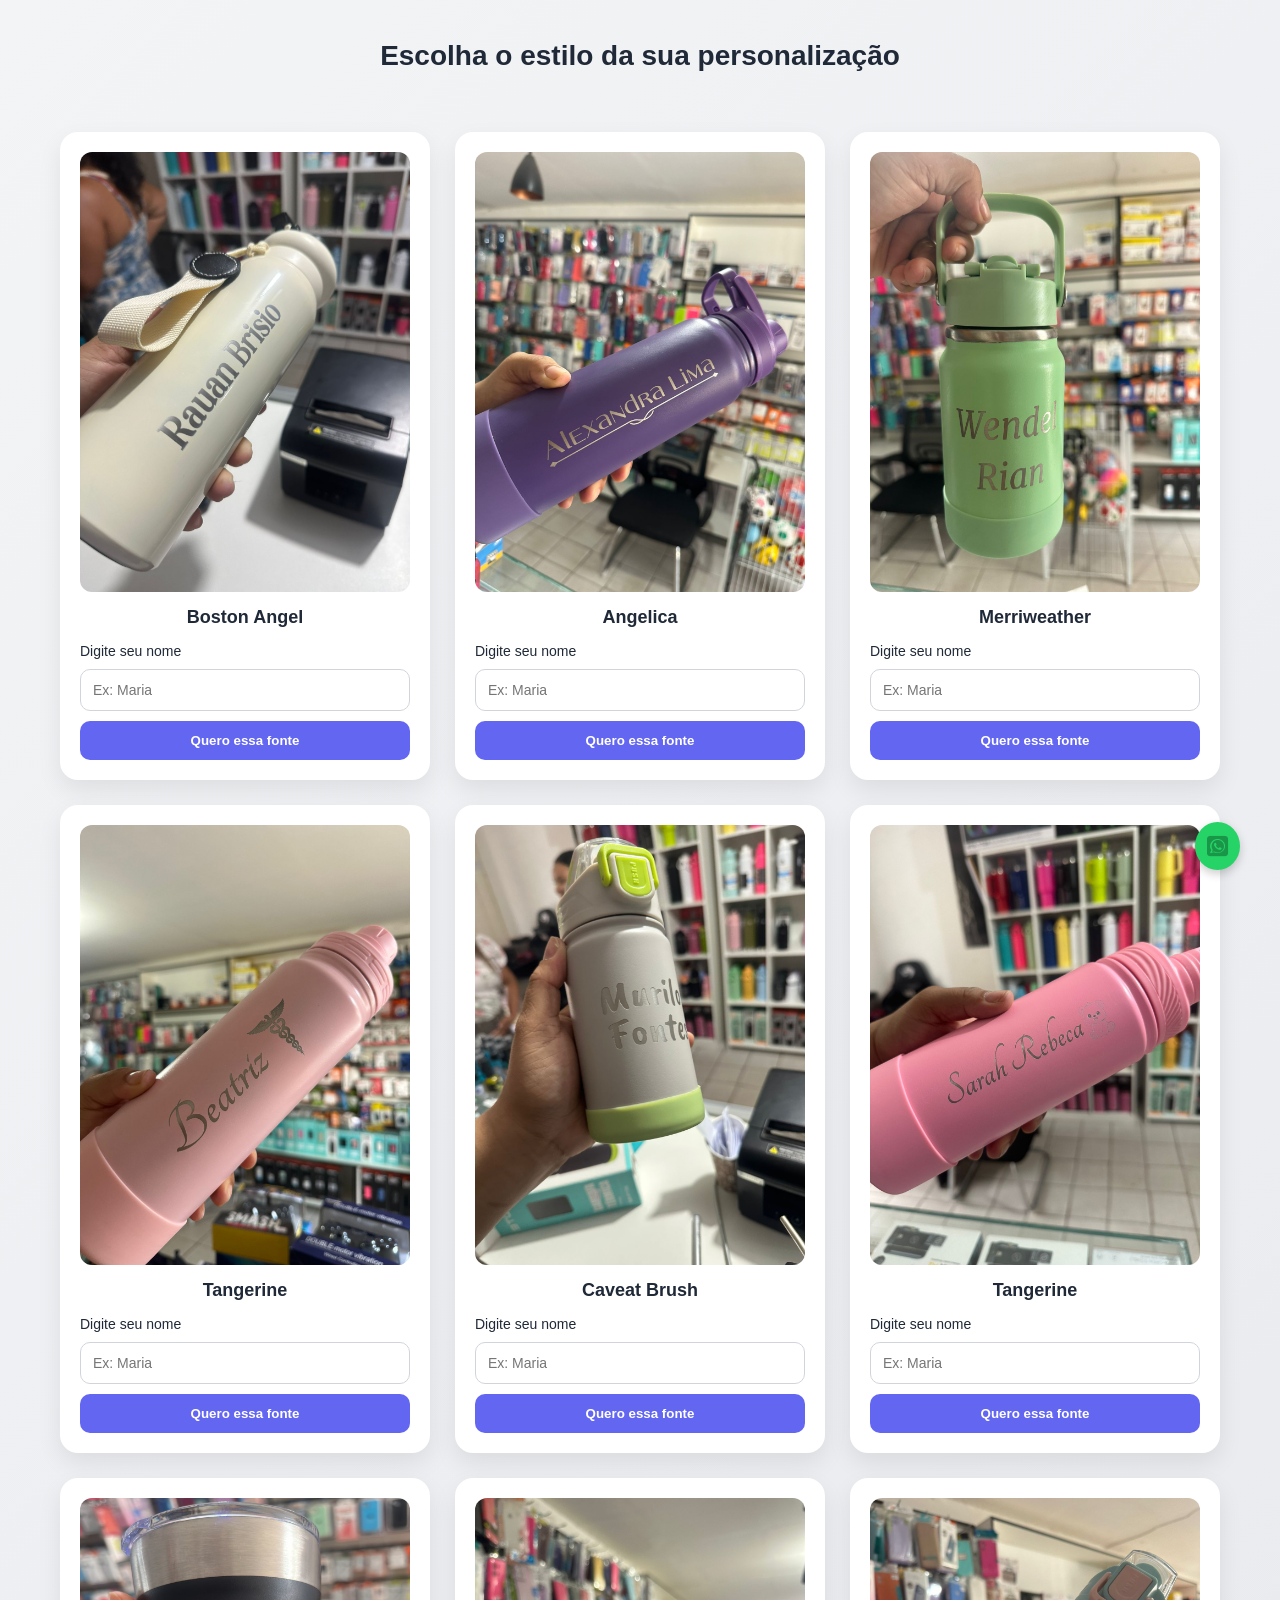
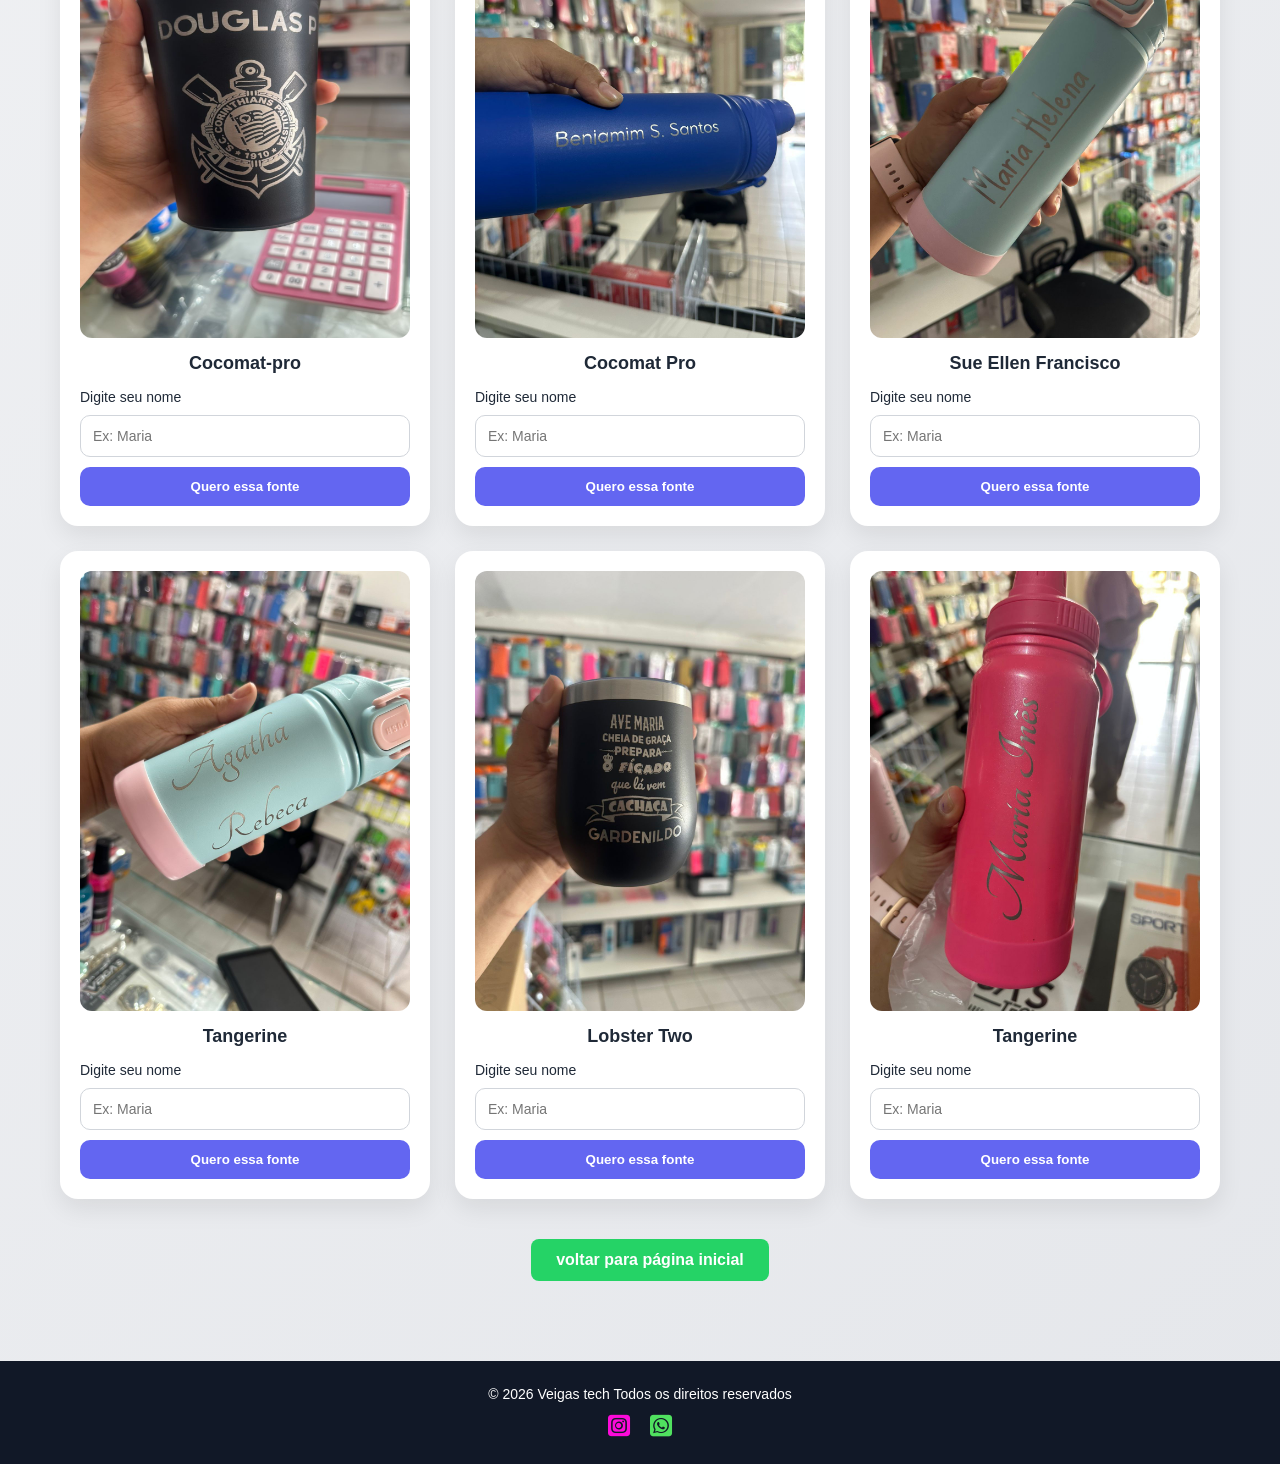
==== pagina2.html @ b4acaf5f "criaçao dos botoes de ver mais e voltar a pagina inicial, e criaçao de uma segunda pagina que em seg" ====
<!DOCTYPE html>
<html lang="pt-br">

<head>
    <meta charset="UTF-8">
    <meta name="viewport" content="width=device-width, initial-scale=1.0">
    <title>Garafas personalizadas</title>
    <link rel="stylesheet" href="style.css">
   <link rel="stylesheet" href="https://cdnjs.cloudflare.com/ajax/libs/font-awesome/6.5.0/css/all.min.css"> 

</head>

<body>

    <header>
        <h1>Escolha o estilo da sua personalização</h1>
    </header>

    <main class="container">
        <article class="card">
            <img src="img/modelo001.jpeg" alt="Exemplo da fonte Lobster Two">
            <h3>Boston Angel</h3>
            <form>
                <label for="boston-angel">Digite seu nome</label>
                <input class="fontes" type="text" id="boston-angel" name="nome" placeholder="Ex: Maria" required>

                <button class="escolher-fonte" type="button">
                    Quero essa fonte
                </button>
            </form>
        </article>

        <article class="card">
            <img src="img/modelo003.jpeg" alt="Exemplo da fonte ">
            <h3>Angelica</h3>
            <form>
                <label for="angelica">Digite seu nome</label>
                <input class="fontes" type="text" id="angelica" name="nome" placeholder="Ex: Maria" required>

                <button class="escolher-fonte" type="button">
                    Quero essa fonte
                </button>
            </form>
        </article>

        <article class="card">
            <img src="img/modelo004.jpeg" alt="Exemplo da fonte ">
            <h3>Merriweather</h3>
            <form>
                <label for="nome-merriweather">Digite seu nome</label>
                <input class="fontes" type="text" id="nome-merriweather" name="nome" placeholder="Ex: Maria" required>

                <button class="escolher-fonte" type="button">
                    Quero essa fonte
                </button>
            </form>
        </article>

        <article class="card">
            <img src="img/modelo005.jpeg" alt="Exemplo da fonte">
            <h3>Tangerine</h3>
            <form>
                <label for="tangerine-1">Digite seu nome</label>
                <input class="fontes" type="text" id="tangerine-1" name="nome" placeholder="Ex: Maria" required>

                <button class="escolher-fonte" type="button">
                    Quero essa fonte
                </button>
            </form>
        </article>

        <article class="card">
            <img src="img/modelo006.jpeg" alt="Exemplo da fonte ">
            <h3>Caveat Brush</h3>
            <form>
                <label for="caveat-brush">Digite seu nome</label>
                <input class="fontes" type="text" id="caveat-brush" name="nome" placeholder="Ex: Maria" required>

                <button class="escolher-fonte" type="button">
                    Quero essa fonte
                </button>
            </form>
        </article>

        <article class="card">
            <img src="img/modelo007.jpeg" alt="Exemplo da fonte ">
            <h3>Tangerine</h3>
            <form>
                <label for="tangerine-2">Digite seu nome</label>
                <input class="fontes" type="text" id="tangerine-2" name="nome" placeholder="Ex: Maria" required>

                <button class="escolher-fonte" type="button">
                    Quero essa fonte
                </button>
            </form>
        </article>

        <article class="card">
            <img src="img/modelo008.jpeg" alt="Exemplo da fonte ">
            <h3>Cocomat-pro</h3>
            <form>
                <label for="cocomat-pro">Digite seu nome</label>
                <input class="fontes" type="text" id="cocomat-pro" name="nome" placeholder="Ex: Maria" required>

                <button class="escolher-fonte" type="button">
                    Quero essa fonte
                </button>
            </form>
        </article>


        <article class="card">
            <img src="img/modelo011.jpeg" alt="Exemplo da fonte ">
            <h3>Cocomat Pro</h3>
            <form>
                <label for="cocomat-pro-2">Digite seu nome</label>
                <input class="fontes" type="text" id="cocomat-pro-2" name="nome" placeholder="Ex: Maria" required>

                <button class="escolher-fonte" type="button">
                    Quero essa fonte
                </button>
            </form>
        </article>

        <article class="card">
            <img src="img/modelo013.jpeg" alt="Exemplo da fonte Lobster Two">
            <h3>Sue Ellen Francisco</h3>
            <form>
                <label for="sue-ellen-francisco">Digite seu nome</label>
                <input class="fontes" type="text" id="sue-ellen-francisco" name="nome" placeholder="Ex: Maria" required>

                <button class="escolher-fonte" type="button">
                    Quero essa fonte
                </button>
            </form>
        </article>

<article class="card">
            <img src="img/modelo010.jpeg" alt="Exemplo da fonte Lobster Two">
            <h3>Tangerine</h3>
            <form>
                <label for="tangerine-3">Digite seu nome</label>
                <input class="fontes" type="text" id="tangerine-3" name="nome" placeholder="Ex: Maria" required>

                <button class="escolher-fonte" type="button">
                    Quero essa fonte
                </button>
            </form>
        </article>

        <article class="card">
            <img src="img/modelo012.jpeg" alt="Exemplo da fonte Lobster Two">
            <h3>Lobster Two</h3>
            <form>
                <label for="nome-lobster">Digite seu nome</label>
                <input class="fontes" type="text" id="nome-lobster" name="nome" placeholder="Ex: Maria" required>

                <button class="escolher-fonte" type="button">
                    Quero essa fonte
                </button>
            </form>
        </article>

        <article class="card">
            <img src="img/modelo009.jpeg" alt="Exemplo da fonte Lobster Two">
            <h3>Tangerine</h3>
            <form>
                <label for="tangerine-4">Digite seu nome</label>
                <input class="fontes" type="text" id="tangerine-4" name="nome" placeholder="Ex: Maria" required>

                <button class="escolher-fonte" type="button">
                    Quero essa fonte
                </button>
                 
            </form>
        </article>
        
        
<div class="botao-fixo">
    
    <a href="https://wa.me/5589999742605"><i class="fa-brands fa-square-whatsapp"></i></a>
</div>

    </main>
  <div class=" navegacao">
            <a href="index.html">voltar para página inicial</a>
        </div>

    <section>
        <div class="resumo">
<ul class="lista">

</ul>
        </div>
        
    </section>
    <footer>
        <p class="copy">© 2026 Veigas tech Todos os direitos reservados</p>
        <div class="redes-sociais">
            <a href="https://instagram.com/veigas.tech"><i class="fa-brands fa-square-instagram"></i></a>
            <a href="https://wa.me/5589999742605" target="_blank"><i class="fa-brands fa-square-whatsapp"></i></a>
        </div>
    </footer>


    <script src="script.js"></script>

</body>

</html>
---- style.css ----
* {
    margin: 0;
    padding: 0;
    box-sizing: border-box;
}

/* Corpo */
body {
    font-family: 'Segoe UI', Tahoma, Geneva, Verdana, sans-serif;
    background: linear-gradient(135deg, #f3f4f6, #e5e7eb);
    color: #1f2937;
    min-height: 100vh;
    display: flex;
    flex-direction: column;
}

/* Header */
header {
    text-align: center;
    padding: 40px 20px;
}

header h1 {
    font-size: 28px;
    font-weight: 600;
}

/* Container dos cards */
.container {
    width: 100%;
    max-width: 1200px;
    margin: 0 auto;
    padding: 20px;

    display: grid;
    grid-template-columns: repeat(auto-fit, minmax(280px, 1fr));
    gap: 25px;
}

/* Card */
.card {
    background: #ffffff;
    border-radius: 18px;
    padding: 20px;
    box-shadow: 0 10px 25px rgba(0, 0, 0, 0.08);
    transition: 0.3s ease;
    display: flex;
    flex-direction: column;
    align-items: center;
}

.card:hover {
    transform: translateY(-6px);
    box-shadow: 0 15px 35px rgba(0, 0, 0, 0.12);
}

/* Imagem */
.card img {
    width: 100%;
    border-radius: 12px;
    margin-bottom: 15px;
}

/* Título */
.card h3 {
    margin-bottom: 15px;
    font-size: 18px;
    font-weight: 600;
}

/* Form */
form {
    width: 100%;
    display: flex;
    flex-direction: column;
    gap: 10px;
}

/* Label */
form label {
    font-size: 14px;
    font-weight: 500;
}

/* Input */
form input {
    padding: 12px;
    border-radius: 10px;
    border: 1px solid #d1d5db;
    outline: none;
    font-size: 14px;
    transition: 0.3s ease;
}

form input:focus {
    border-color: #6366f1;
    box-shadow: 0 0 0 3px rgba(99, 102, 241, 0.2);
}

/* Botão */
form button {
    padding: 12px;
    border-radius: 10px;
    border: none;
    background: #6366f1;
    color: white;
    font-weight: 600;
    cursor: pointer;
    transition: 0.3s ease;
}
.lista li {
    display: flex;
    align-items: center;
    gap: 8px; /* controla a distância entre texto e botão */
    background: #f9fafb;
    padding: 10px 15px;
    margin-bottom: 10px;
    border-radius: 8px;
}

.lista li span {
  
    font-size: 14px;
    color: #000000;
}


/*botao de remover*/
.btn-remover {
    background-color: #f3040497;
    color: white;
    border: none;

    width: 28px;
    height: 28px;

    cursor: pointer;
    border-radius: 50%;

    display: flex;
    align-items: center;
    justify-content: center;

    font-size: 14px;
    font-weight: bold;

    transition: 0.2s;
}

form button:hover {
    background: #4f46e5;
    transform: scale(1.02);
}

/* Resumo */
section {
    padding: 30px 20px;
}

.resumo {
    max-width: 1200px;
    margin: 0 auto;
}

/* Footer */

  

footer {
    margin-top: auto;
    padding: 25px 15px;
    background: #111827;
    color: white;
    font-size: 14px;

    display: flex;
    flex-direction: column;
    align-items: center;
    gap: 12px;
}

.copy {
    text-align: center;
}

.redes-sociais {
    display: flex;
    gap: 20px;
}


.fa-square-instagram{
    color: #FC0AD9;
    font-size: 25px;
}

.fa-square-whatsapp{
    color: #50E15F;
    font-size: 25px;
}

.extra {
    text-align: center;
    margin: 40px 20px;
}

.extra p {
    margin-bottom: 10px;
    font-size: 16px;
}

.extra a {
    display: inline-block;
    background: #25d366;
    color: white;
    padding: 12px 20px;
    border-radius: 10px;
    text-decoration: none;
    font-weight: bold;
    transition: 0.3s;
}

.extra a:hover {
    transform: scale(1.05);
}

/*botao do whatssap fixo*/
.botao-fixo {
    position: fixed;
    bottom: 30px;
    right: 40px;
    z-index: 1000;
}

.botao-fixo a {
    background-color: #25d366;
    padding: 12px;
    border-radius: 50%;
    display: flex;
    align-items: center;
    justify-content: center;
    text-decoration: none;
    box-shadow: 0 4px 10px rgba(0,0,0,0.2);
}

.botao-fixo i {
    color: rgba(0, 0, 0, 0.29);
    font-size: 24px;
}

/*botoes de ver mais e de voltar*/
.navegacao  {
   
    display: flex;
    justify-content: flex-start;
    max-width: 1200px;
    margin: 20px auto;
    padding-left: 20px; /* dá espaço da borda esquerda */
}


.navegacao a {
    background-color: #25D366; /* verde estilo WhatsApp */
    color: white;
    padding: 12px 25px;
    border-radius: 8px;
    text-decoration: none;
    font-weight: bold;
    transition: 0.3s;
}

.navegacao a:hover {
    background-color: #1ebe5d;
    transform: scale(1.05);
}

.ver-mais {
    display: flex;
    justify-content: flex-start;
    max-width: 1200px;
    margin: 20px auto;
    padding-left: 20px; /* dá espaço da borda esquerda */
}

.ver-mais a {
    background-color: #25D366;
    color: white;
    padding: 12px 25px;
    border-radius: 8px;
    text-decoration: none;
    font-weight: bold;
    transition: 0.3s;
}

.ver-mais a:hover {
    background-color: #1ebe5d;
    transform: scale(1.05);
}


@media (max-width: 480px) {
    .botao-fixo a {
        padding: 10px;
    }

    .botao-fixo i {
        font-size: 24px;
        bottom: 60px;
    }

    .ver-mais {
        justify-content: center;
    }
}
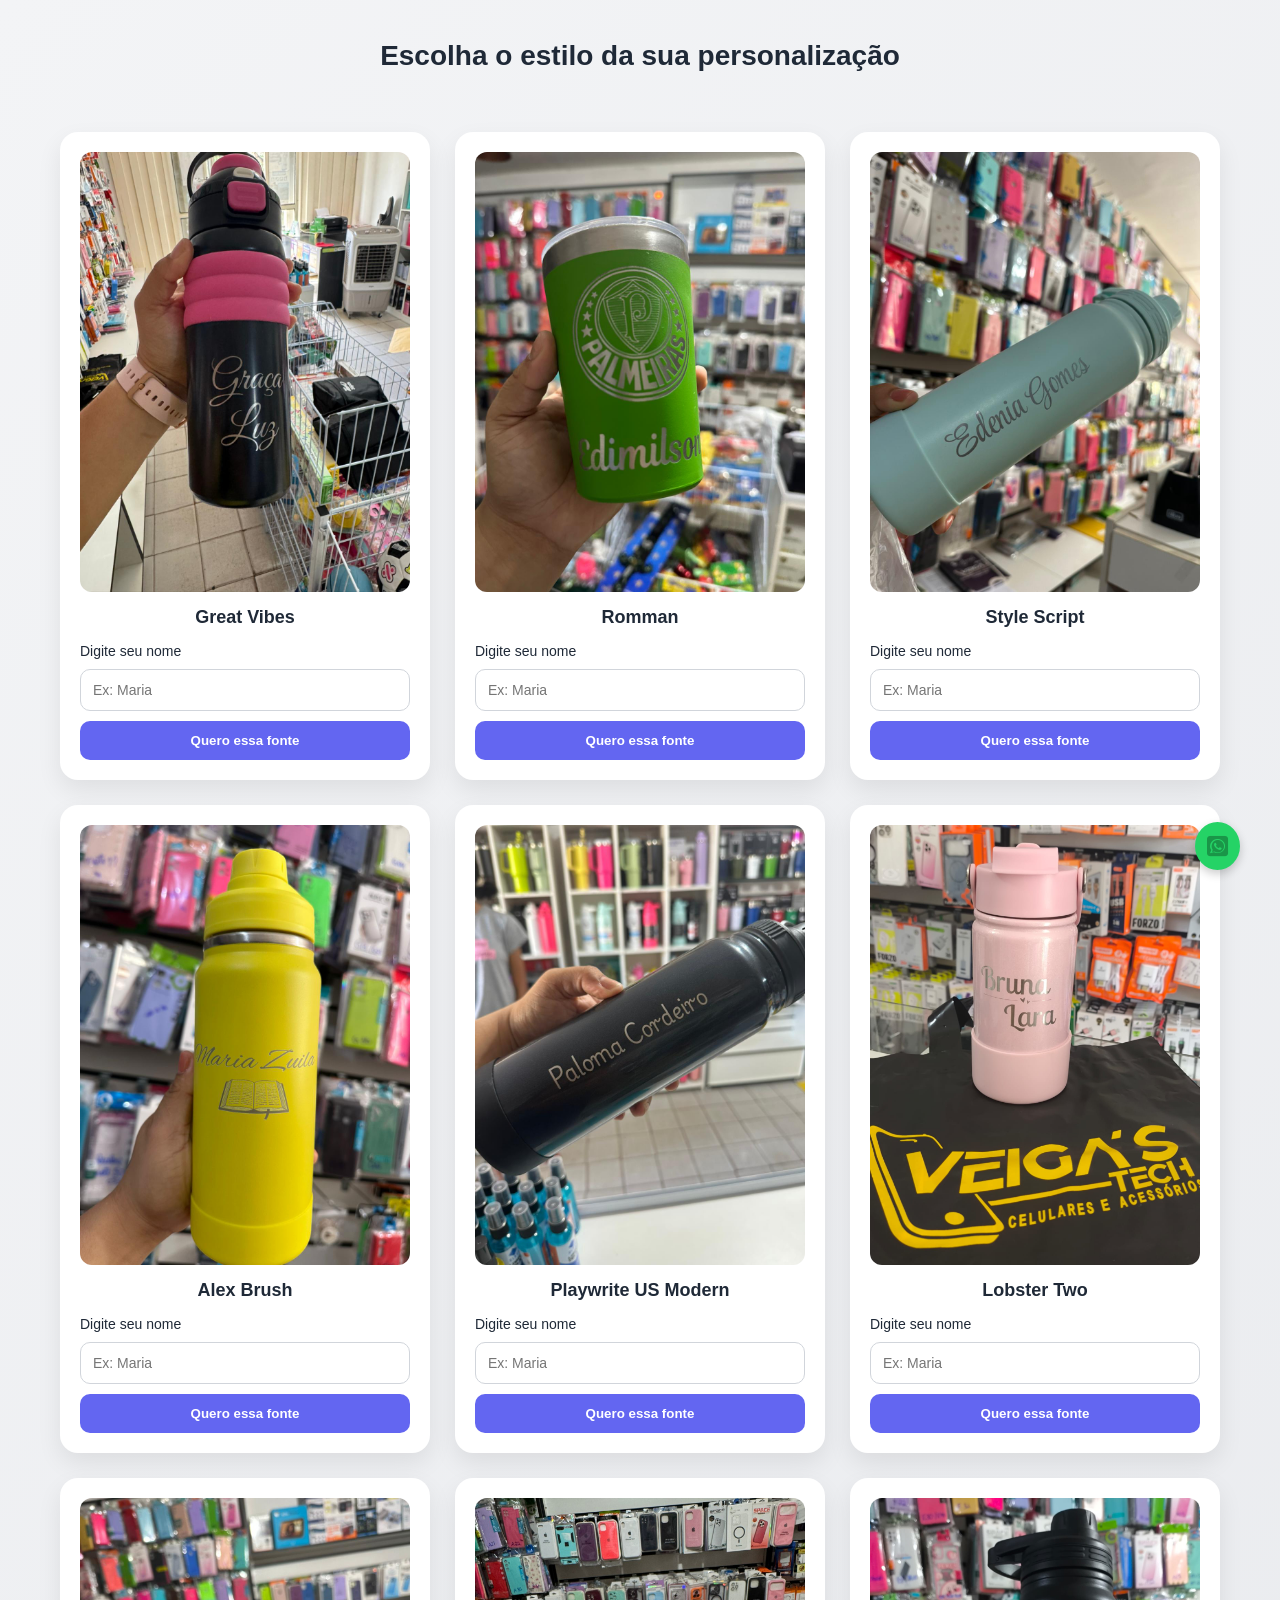
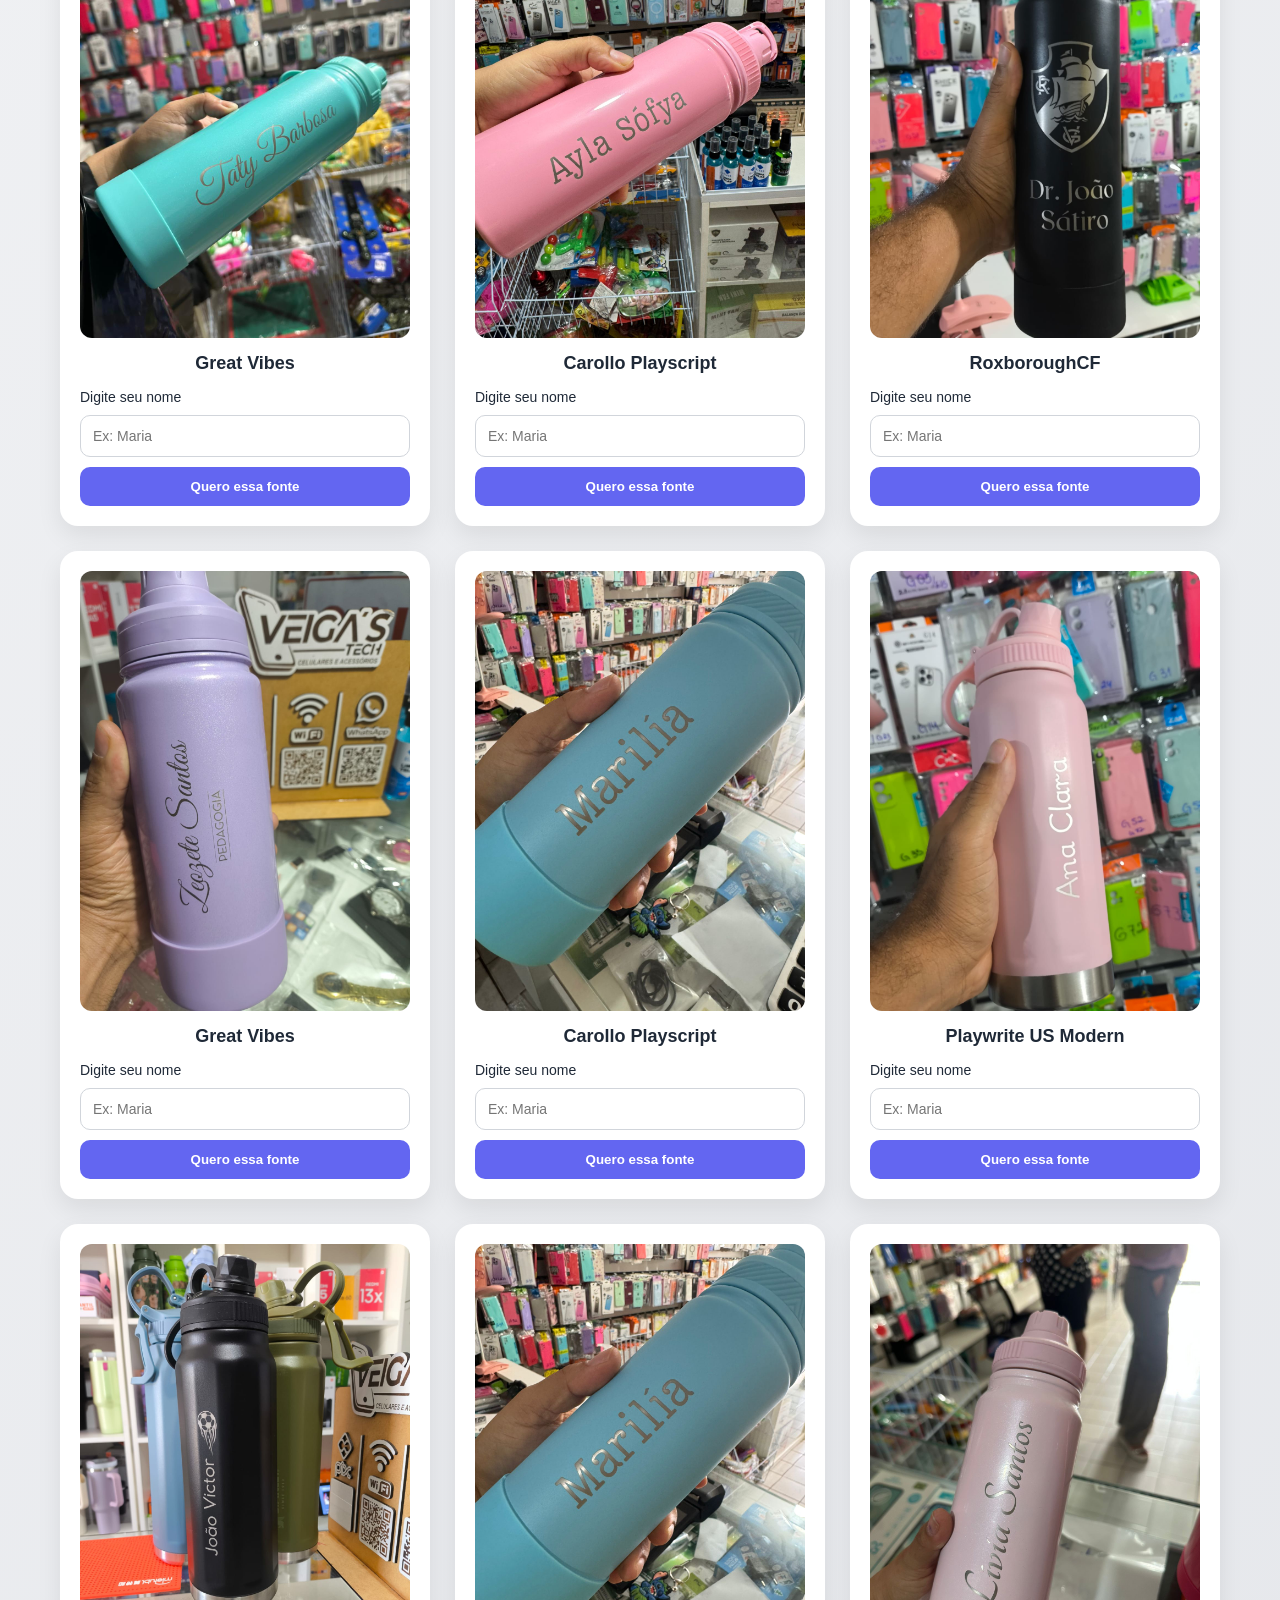
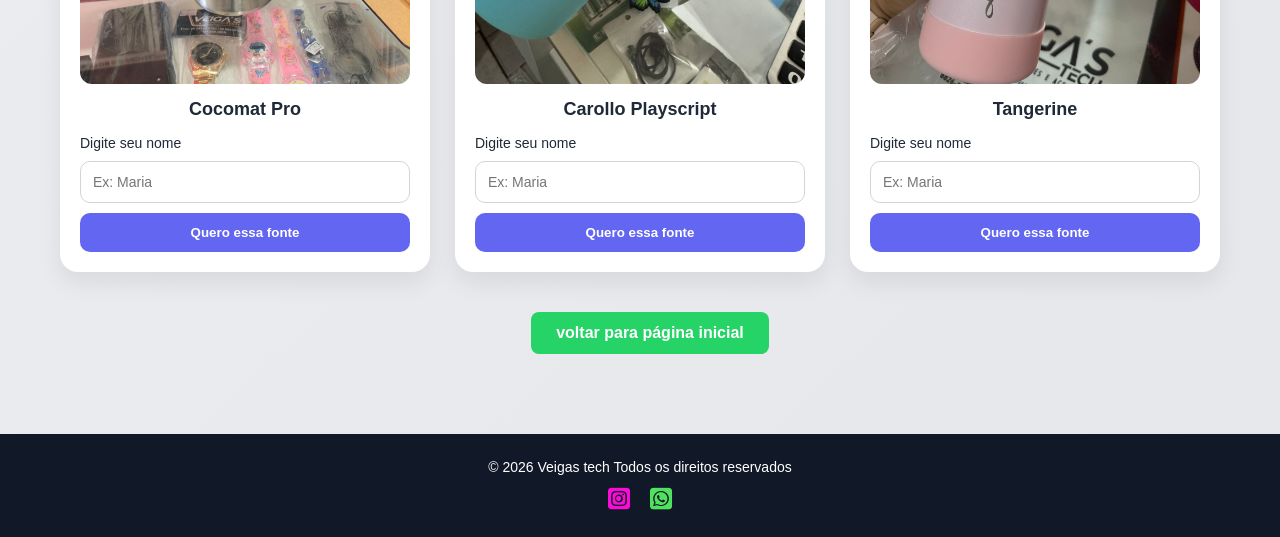
==== commit eb5b8997: "adicionado novas imagens na segunda pagina, exclusao dos ids desnecessariosadicionado o numero que r" ====
--- a/pagina2.html
+++ b/pagina2.html
@@ -18,155 +18,198 @@
 
     <main class="container">
         <article class="card">
-            <img src="img/modelo001.jpeg" alt="Exemplo da fonte Lobster Two">
-            <h3>Boston Angel</h3>
-            <form>
-                <label for="boston-angel">Digite seu nome</label>
-                <input class="fontes" type="text" id="boston-angel" name="nome" placeholder="Ex: Maria" required>
-
-                <button class="escolher-fonte" type="button">
-                    Quero essa fonte
-                </button>
-            </form>
-        </article>
-
-        <article class="card">
-            <img src="img/modelo003.jpeg" alt="Exemplo da fonte ">
-            <h3>Angelica</h3>
-            <form>
-                <label for="angelica">Digite seu nome</label>
-                <input class="fontes" type="text" id="angelica" name="nome" placeholder="Ex: Maria" required>
-
-                <button class="escolher-fonte" type="button">
-                    Quero essa fonte
-                </button>
-            </form>
-        </article>
-
-        <article class="card">
-            <img src="img/modelo004.jpeg" alt="Exemplo da fonte ">
-            <h3>Merriweather</h3>
-            <form>
-                <label for="nome-merriweather">Digite seu nome</label>
-                <input class="fontes" type="text" id="nome-merriweather" name="nome" placeholder="Ex: Maria" required>
-
-                <button class="escolher-fonte" type="button">
-                    Quero essa fonte
-                </button>
-            </form>
-        </article>
-
-        <article class="card">
-            <img src="img/modelo005.jpeg" alt="Exemplo da fonte">
+            <img src="img/segundaPagina01.jpeg" alt="Exemplo da fonte Great Vibes">
+            <h3>Great Vibes</h3>
+            <form>
+                <label>Digite seu nome</label>
+                <input class="fontes" type="text" name="nome" placeholder="Ex: Maria" required>
+
+                <button class="escolher-fonte" type="button">
+                    Quero essa fonte
+                </button>
+            </form>
+        </article>
+
+        <article class="card">
+            <img src="img/segundaPagina02.jpeg" alt="Exemplo da fonte Romman">
+            <h3>Romman</h3>
+            <form>
+                <label>Digite seu nome</label>
+                <input class="fontes" type="text" name="nome" placeholder="Ex: Maria" required>
+
+                <button class="escolher-fonte" type="button">
+                    Quero essa fonte
+                </button>
+            </form>
+        </article>
+
+        <article class="card">
+            <img src="img/segundaPagina03.jpeg" alt="Exemplo da fonte Style Script">
+            <h3>Style Script</h3>
+            <form>
+                <label>Digite seu nome</label>
+                <input class="fontes" type="text" name="nome" placeholder="Ex: Maria" required>
+
+                <button class="escolher-fonte" type="button">
+                    Quero essa fonte
+                </button>
+            </form>
+        </article>
+
+        <article class="card">
+            <img src="img/segundaPagina04.jpeg" alt="Exemplo da fonte Alex Brush">
+            <h3>Alex Brush</h3>
+            <form>
+                <label>Digite seu nome</label>
+                <input class="fontes" type="text" name="nome" placeholder="Ex: Maria" required>
+
+                <button class="escolher-fonte" type="button">
+                    Quero essa fonte
+                </button>
+            </form>
+        </article>
+
+        <article class="card">
+            <img src="img/segundaPagina05.jpeg" alt="Exemplo da fonte Playwrite US Modern">
+            <h3>Playwrite US Modern</h3>
+            <form>
+                <label>Digite seu nome</label>
+                <input class="fontes" type="text" name="nome" placeholder="Ex: Maria" required>
+
+                <button class="escolher-fonte" type="button">
+                    Quero essa fonte
+                </button>
+            </form>
+        </article>
+
+        <article class="card">
+            <img src="img/segundaPagina14.jpeg" alt="Exemplo da fonte Lobster Two">
+            <h3>Lobster Two</h3>
+            <form>
+                <label>Digite seu nome</label>
+                <input class="fontes" type="text" name="nome" placeholder="Ex: Maria" required>
+
+                <button class="escolher-fonte" type="button">
+                    Quero essa fonte
+                </button>
+            </form>
+        </article>
+
+        <article class="card">
+            <img src="img/segundaPagina07.jpeg" alt="Exemplo da fonte Great Vibes">
+            <h3>Great Vibes</h3>
+            <form>
+                <label>Digite seu nome</label>
+                <input class="fontes" type="text" name="nome" placeholder="Ex: Maria" required>
+
+                <button class="escolher-fonte" type="button">
+                    Quero essa fonte
+                </button>
+            </form>
+        </article>
+
+        <article class="card">
+            <img src="img/segundaPagina12.jpeg" alt="Exemplo da fonte Carollo Playscript">
+            <h3>Carollo Playscript</h3>
+            <form>
+                <label>Digite seu nome</label>
+                <input class="fontes" type="text" name="nome" placeholder="Ex: Maria" required>
+
+                <button class="escolher-fonte" type="button">
+                    Quero essa fonte
+                </button>
+            </form>
+        </article>
+
+        <article class="card">
+            <img src="img/segundaPagina13.jpeg" alt="Exemplo da fonte RoxboroughCF">
+            <h3>RoxboroughCF</h3>
+            <form>
+                <label for="cocomat-pro-2">Digite seu nome</label>
+                <input class="fontes" type="text"  name="nome" placeholder="Ex: Maria" required>
+
+                <button class="escolher-fonte" type="button">
+                    Quero essa fonte
+                </button>
+            </form>
+        </article>
+
+        <article class="card">
+            <img src="img/segundaPagina19.jpeg" alt="Exemplo da fonte Great Vibes">
+            <h3>Great Vibes</h3>
+            <form>
+                <label for="sue-ellen-francisco">Digite seu nome</label>
+                <input class="fontes" type="text"  name="nome" placeholder="Ex: Maria" required>
+
+                <button class="escolher-fonte" type="button">
+                    Quero essa fonte
+                </button>
+            </form>
+        </article>
+
+<article class="card">
+            <img src="img/segundaPagina11.jpeg" alt="Exemplo da fonte Carollo Playscript">
+            <h3>Carollo Playscript</h3>
+            <form>
+                <label>Digite seu nome</label>
+                <input class="fontes" type="text" name="nome" placeholder="Ex: Maria" required>
+
+                <button class="escolher-fonte" type="button">
+                    Quero essa fonte
+                </button>
+            </form>
+        </article>
+
+        
+
+        <article class="card">
+            <img src="img/segundaPagina16.jpeg" alt="Exemplo da fonte Playwrite US Modern">
+            <h3>Playwrite US Modern</h3>
+            <form>
+                <label>Digite seu nome</label>
+                <input class="fontes" type="text" name="nome" placeholder="Ex: Maria" required>
+
+                <button class="escolher-fonte" type="button">
+                    Quero essa fonte
+                </button>
+                 
+            </form>
+        </article>
+        
+        <article class="card">
+            <img src="img/segundaPagina18.jpeg" alt="Exemplo da fonte Cocomat Pro">
+            <h3>Cocomat Pro</h3>
+            <form>
+                <label>Digite seu nome</label>
+                <input class="fontes" type="text" name="nome" placeholder="Ex: Maria" required>
+
+                <button class="escolher-fonte" type="button">
+                    Quero essa fonte
+                </button>
+                 
+            </form>
+        </article>
+        
+        <article class="card">
+            <img src="img/segundaPagina11.jpeg" alt="Exemplo da fonte Carollo Playscript">
+            <h3>Carollo Playscript</h3>
+            <form>
+                <label for="carollo-playscript">Digite seu nome</label>
+                <input class="fontes" type="text" name="nome" placeholder="Ex: Maria" required>
+
+                <button class="escolher-fonte" type="button">
+                    Quero essa fonte
+                </button>
+                 
+            </form>
+        </article>
+        
+        <article class="card">
+            <img src="img/segundaPagina09.jpeg" alt="Exemplo da fonte Tangerine">
             <h3>Tangerine</h3>
             <form>
-                <label for="tangerine-1">Digite seu nome</label>
-                <input class="fontes" type="text" id="tangerine-1" name="nome" placeholder="Ex: Maria" required>
-
-                <button class="escolher-fonte" type="button">
-                    Quero essa fonte
-                </button>
-            </form>
-        </article>
-
-        <article class="card">
-            <img src="img/modelo006.jpeg" alt="Exemplo da fonte ">
-            <h3>Caveat Brush</h3>
-            <form>
-                <label for="caveat-brush">Digite seu nome</label>
-                <input class="fontes" type="text" id="caveat-brush" name="nome" placeholder="Ex: Maria" required>
-
-                <button class="escolher-fonte" type="button">
-                    Quero essa fonte
-                </button>
-            </form>
-        </article>
-
-        <article class="card">
-            <img src="img/modelo007.jpeg" alt="Exemplo da fonte ">
-            <h3>Tangerine</h3>
-            <form>
-                <label for="tangerine-2">Digite seu nome</label>
-                <input class="fontes" type="text" id="tangerine-2" name="nome" placeholder="Ex: Maria" required>
-
-                <button class="escolher-fonte" type="button">
-                    Quero essa fonte
-                </button>
-            </form>
-        </article>
-
-        <article class="card">
-            <img src="img/modelo008.jpeg" alt="Exemplo da fonte ">
-            <h3>Cocomat-pro</h3>
-            <form>
-                <label for="cocomat-pro">Digite seu nome</label>
-                <input class="fontes" type="text" id="cocomat-pro" name="nome" placeholder="Ex: Maria" required>
-
-                <button class="escolher-fonte" type="button">
-                    Quero essa fonte
-                </button>
-            </form>
-        </article>
-
-
-        <article class="card">
-            <img src="img/modelo011.jpeg" alt="Exemplo da fonte ">
-            <h3>Cocomat Pro</h3>
-            <form>
-                <label for="cocomat-pro-2">Digite seu nome</label>
-                <input class="fontes" type="text" id="cocomat-pro-2" name="nome" placeholder="Ex: Maria" required>
-
-                <button class="escolher-fonte" type="button">
-                    Quero essa fonte
-                </button>
-            </form>
-        </article>
-
-        <article class="card">
-            <img src="img/modelo013.jpeg" alt="Exemplo da fonte Lobster Two">
-            <h3>Sue Ellen Francisco</h3>
-            <form>
-                <label for="sue-ellen-francisco">Digite seu nome</label>
-                <input class="fontes" type="text" id="sue-ellen-francisco" name="nome" placeholder="Ex: Maria" required>
-
-                <button class="escolher-fonte" type="button">
-                    Quero essa fonte
-                </button>
-            </form>
-        </article>
-
-<article class="card">
-            <img src="img/modelo010.jpeg" alt="Exemplo da fonte Lobster Two">
-            <h3>Tangerine</h3>
-            <form>
-                <label for="tangerine-3">Digite seu nome</label>
-                <input class="fontes" type="text" id="tangerine-3" name="nome" placeholder="Ex: Maria" required>
-
-                <button class="escolher-fonte" type="button">
-                    Quero essa fonte
-                </button>
-            </form>
-        </article>
-
-        <article class="card">
-            <img src="img/modelo012.jpeg" alt="Exemplo da fonte Lobster Two">
-            <h3>Lobster Two</h3>
-            <form>
-                <label for="nome-lobster">Digite seu nome</label>
-                <input class="fontes" type="text" id="nome-lobster" name="nome" placeholder="Ex: Maria" required>
-
-                <button class="escolher-fonte" type="button">
-                    Quero essa fonte
-                </button>
-            </form>
-        </article>
-
-        <article class="card">
-            <img src="img/modelo009.jpeg" alt="Exemplo da fonte Lobster Two">
-            <h3>Tangerine</h3>
-            <form>
-                <label for="tangerine-4">Digite seu nome</label>
-                <input class="fontes" type="text" id="tangerine-4" name="nome" placeholder="Ex: Maria" required>
+                <label>Digite seu nome</label>
+                <input class="fontes" type="text" name="nome" placeholder="Ex: Maria" required>
 
                 <button class="escolher-fonte" type="button">
                     Quero essa fonte
@@ -178,7 +221,7 @@
         
 <div class="botao-fixo">
     
-    <a href="https://wa.me/5589999742605"><i class="fa-brands fa-square-whatsapp"></i></a>
+    <a href="https://wa.me/5589988265400" target="_blank"><i class="fa-brands fa-square-whatsapp"></i></a>
 </div>
 
     </main>
@@ -197,8 +240,8 @@
     <footer>
         <p class="copy">© 2026 Veigas tech Todos os direitos reservados</p>
         <div class="redes-sociais">
-            <a href="https://instagram.com/veigas.tech"><i class="fa-brands fa-square-instagram"></i></a>
-            <a href="https://wa.me/5589999742605" target="_blank"><i class="fa-brands fa-square-whatsapp"></i></a>
+            <a href="https://instagram.com/veigas.tech" target="_blank"><i class="fa-brands fa-square-instagram"></i></a>
+            <a href="https://wa.me/5589988265400" target="_blank"><i class="fa-brands fa-square-whatsapp"></i></a>
         </div>
     </footer>
 
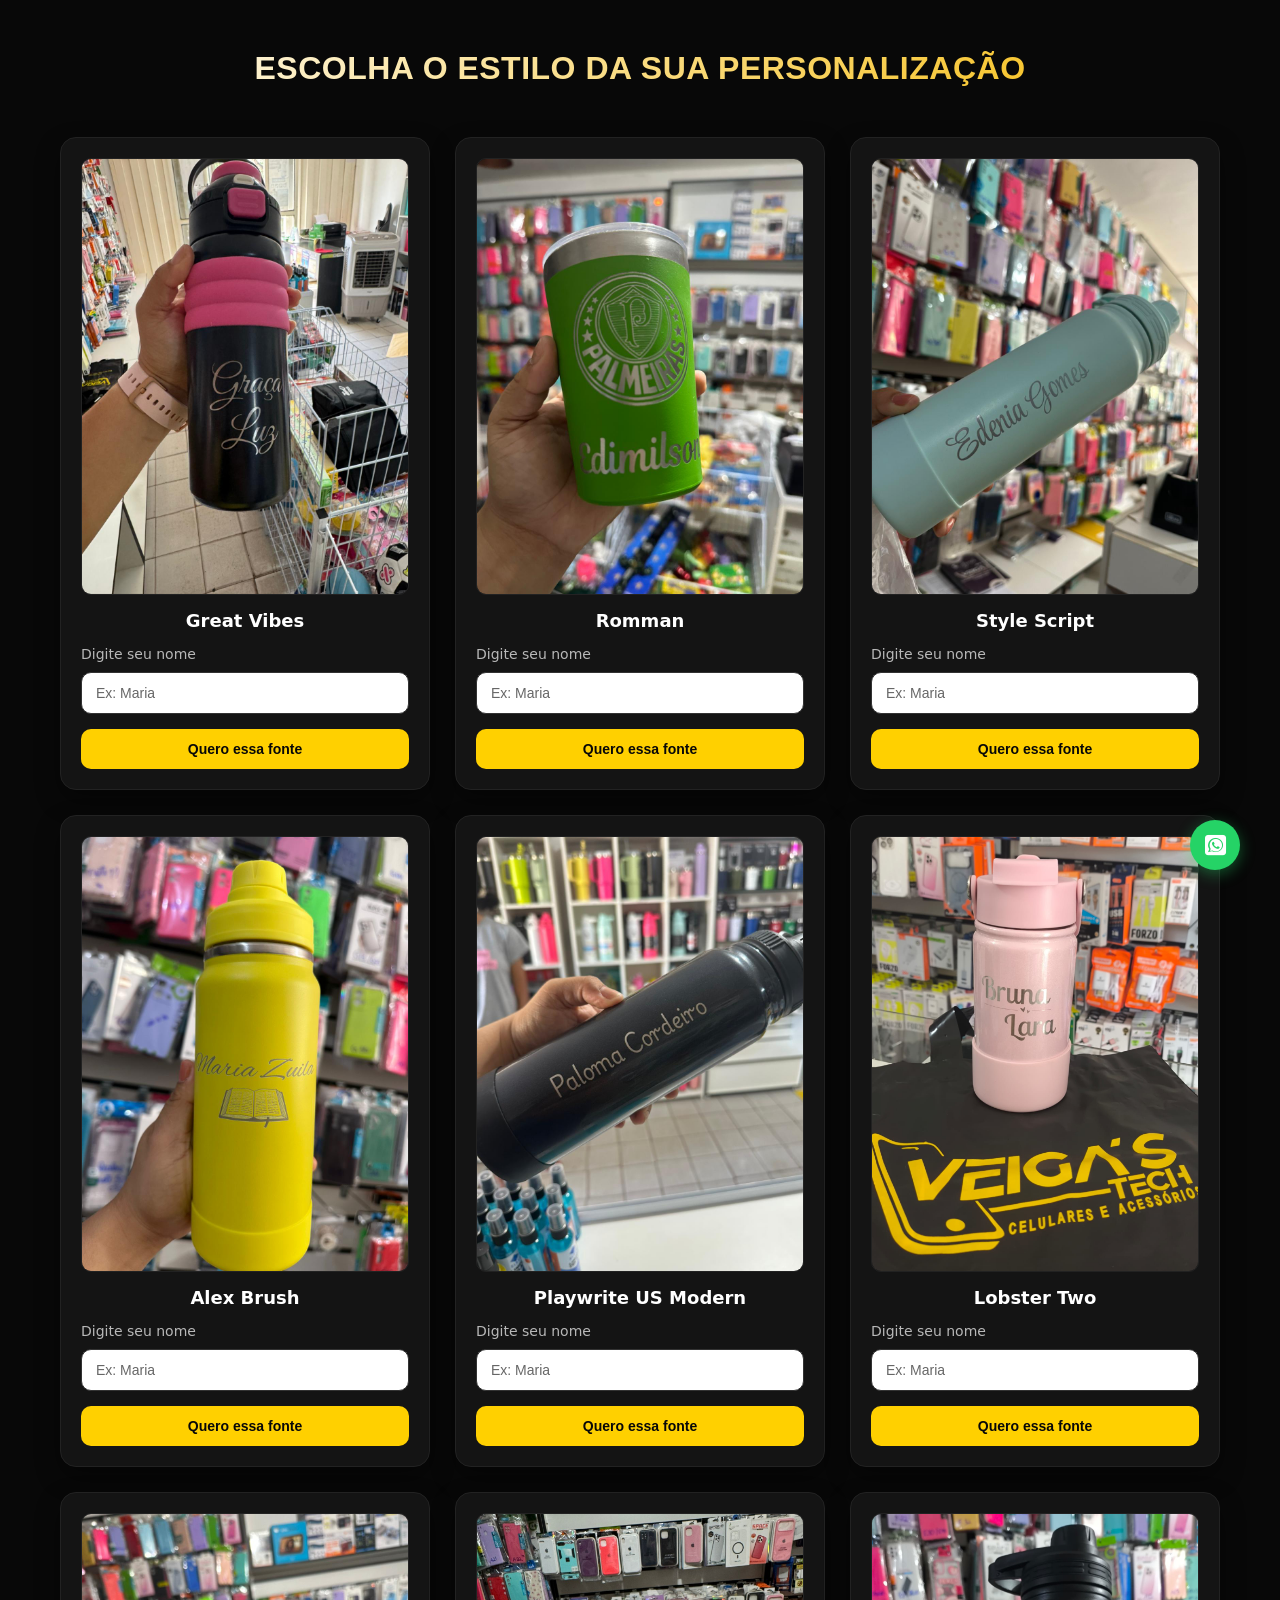
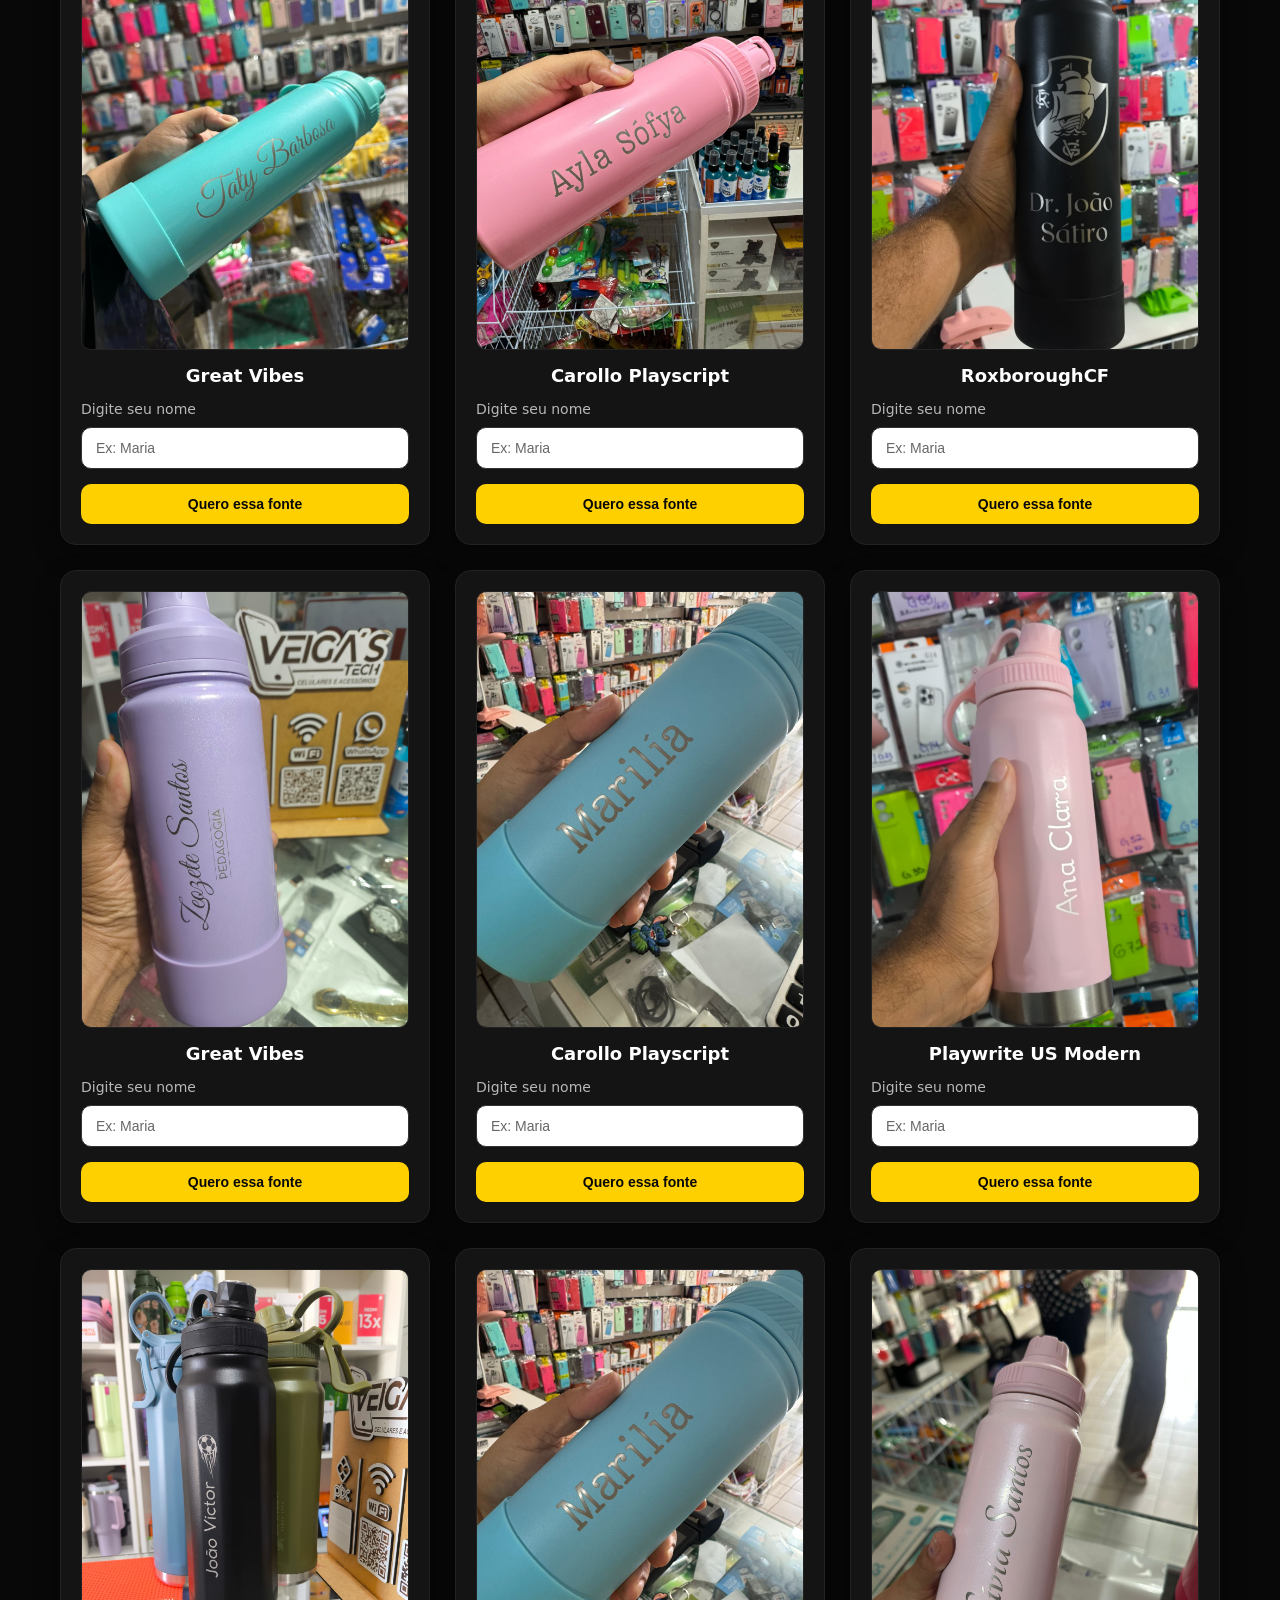
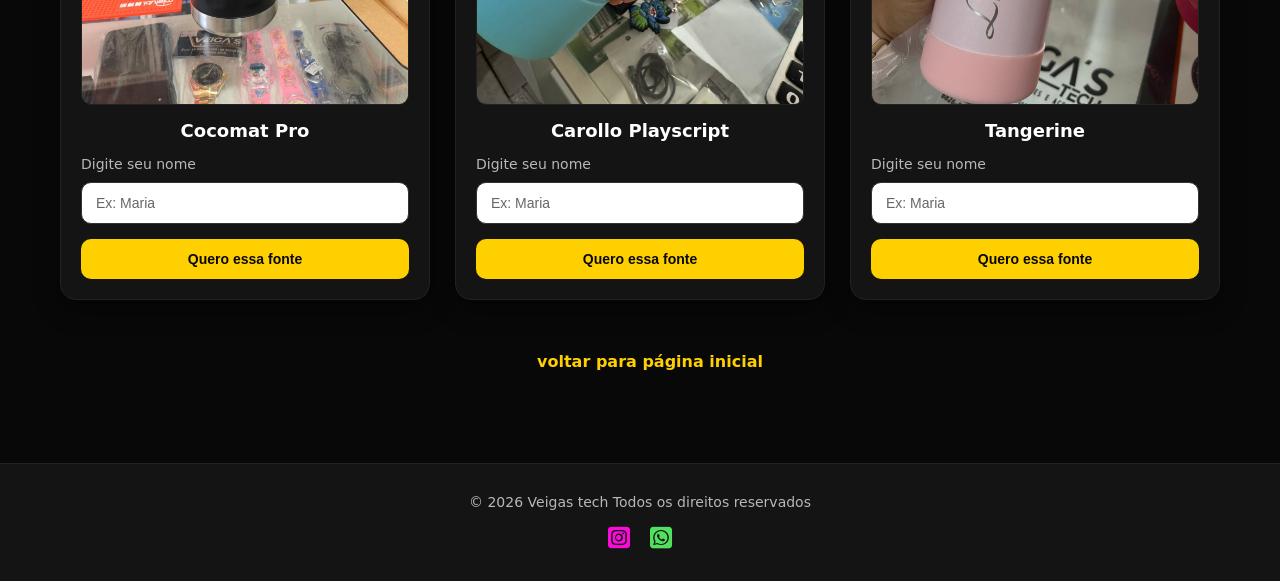
==== commit b69cde8c: "fazendo melhorias na estilizaçao colocando a paleta de cores da loja" ====
--- a/pagina2.html
+++ b/pagina2.html
@@ -225,7 +225,7 @@
 </div>
 
     </main>
-  <div class=" navegacao">
+  <div class="navegacao">
             <a href="index.html">voltar para página inicial</a>
         </div>
 
--- a/style.css
+++ b/style.css
@@ -6,9 +6,9 @@
 
 /* Corpo */
 body {
-    font-family: 'Segoe UI', Tahoma, Geneva, Verdana, sans-serif;
-    background: linear-gradient(135deg, #f3f4f6, #e5e7eb);
-    color: #1f2937;
+     font-family: 'Inter', system-ui, -apple-system, sans-serif;
+    background-color: #080808;
+    color: #FFFFFF;
     min-height: 100vh;
     display: flex;
     flex-direction: column;
@@ -17,14 +17,22 @@
 /* Header */
 header {
     text-align: center;
-    padding: 40px 20px;
+  padding: 50px 20px 30px;
 }
 
 header h1 {
-    font-size: 28px;
-    font-weight: 600;
-}
-
+    font-family: 'Poppins', sans-serif;
+    font-size: 32px;
+    font-weight: 800;
+    text-transform: uppercase;
+    letter-spacing: 0.5px;
+    
+    /* Efeito Linear Gradient no Texto */
+    background: linear-gradient(135deg, #FFf 0%, #F5B800 100%);
+    -webkit-background-clip: text;
+    -webkit-text-fill-color: transparent;
+    background-clip: text;
+}
 /* Container dos cards */
 .container {
     width: 100%;
@@ -39,10 +47,11 @@
 
 /* Card */
 .card {
-    background: #ffffff;
-    border-radius: 18px;
+    background: #141414;
+    border-radius: 16px;
     padding: 20px;
-    box-shadow: 0 10px 25px rgba(0, 0, 0, 0.08);
+    border: 1px solid #222222;
+    box-shadow: 0 10px 25px rgba(0, 0, 0, 0.4);
     transition: 0.3s ease;
     display: flex;
     flex-direction: column;
@@ -51,14 +60,16 @@
 
 .card:hover {
     transform: translateY(-6px);
-    box-shadow: 0 15px 35px rgba(0, 0, 0, 0.12);
+    box-shadow: 0 12px 35px rgba(255, 208, 0, 0.15);
 }
 
 /* Imagem */
 .card img {
     width: 100%;
-    border-radius: 12px;
+    border-radius: 10px;
     margin-bottom: 15px;
+    object-fit: cover;
+    border: 1px solid #222;
 }
 
 /* Título */
@@ -66,6 +77,7 @@
     margin-bottom: 15px;
     font-size: 18px;
     font-weight: 600;
+    color: #ffff;
 }
 
 /* Form */
@@ -80,21 +92,26 @@
 form label {
     font-size: 14px;
     font-weight: 500;
+    color: #B8B8B8;
 }
 
 /* Input */
 form input {
-    padding: 12px;
+    padding: 12px 14px;
     border-radius: 10px;
-    border: 1px solid #d1d5db;
+    border: 1px solid #333333;
+    color: #FFFFFF;
     outline: none;
     font-size: 14px;
     transition: 0.3s ease;
 }
+form input::placeholder {
+    color: #666666;
+}
 
 form input:focus {
-    border-color: #6366f1;
-    box-shadow: 0 0 0 3px rgba(99, 102, 241, 0.2);
+    border-color: #FFD000;
+    box-shadow: 0 0 0 3px rgba(255, 208, 0, 0.2);
 }
 
 /* Botão */
@@ -102,17 +119,28 @@
     padding: 12px;
     border-radius: 10px;
     border: none;
-    background: #6366f1;
-    color: white;
-    font-weight: 600;
+    background: #FFD000;
+    color: #080808;
+    font-weight: 700;
     cursor: pointer;
+    font-size: 14px;
     transition: 0.3s ease;
-}
+    margin-top: 5px;
+}
+
+form button:hover {
+    background: #F5B800;
+    transform: translateY(-2px);
+    box-shadow: 0 4px 12px rgba(245, 184, 0, 0.3);
+}
+
 .lista li {
     display: flex;
     align-items: center;
-    gap: 8px; /* controla a distância entre texto e botão */
-    background: #f9fafb;
+    justify-content: space-between;
+    gap: 10px; 
+    background: #141414;
+    border: 1px solid #222222;
     padding: 10px 15px;
     margin-bottom: 10px;
     border-radius: 8px;
@@ -121,40 +149,38 @@
 .lista li span {
   
     font-size: 14px;
-    color: #000000;
+    color: #FFFFFF;
 }
 
 
 /*botao de remover*/
 .btn-remover {
-    background-color: #f3040497;
-    color: white;
+    background-color: #ff3333;
+    color: #FFFFFF;
     border: none;
-
     width: 28px;
     height: 28px;
-
     cursor: pointer;
     border-radius: 50%;
-
     display: flex;
     align-items: center;
     justify-content: center;
-
     font-size: 14px;
     font-weight: bold;
-
     transition: 0.2s;
-}
-
-form button:hover {
-    background: #4f46e5;
-    transform: scale(1.02);
-}
+    transition: 0.2s;
+}
+
+.btn-remover:hover {
+    background-color: #cc0000;
+    transform: scale(1.1);
+}
+
+
 
 /* Resumo */
 section {
-    padding: 30px 20px;
+    padding: 20px;
 }
 
 .resumo {
@@ -168,15 +194,15 @@
 
 footer {
     margin-top: auto;
-    padding: 25px 15px;
-    background: #111827;
-    color: white;
-    font-size: 14px;
-
+    padding: 30px 20px;
+    background: #141414;
+    border-top: 1px solid #222222;
+    color: #B8B8B8;
+    font-size: 14px;
     display: flex;
     flex-direction: column;
     align-items: center;
-    gap: 12px;
+    gap: 16px;
 }
 
 .copy {
@@ -188,6 +214,9 @@
     gap: 20px;
 }
 
+.redes-sociais a {
+    text-decoration: none;
+}
 
 .fa-square-instagram{
     color: #FC0AD9;
@@ -199,30 +228,7 @@
     font-size: 25px;
 }
 
-.extra {
-    text-align: center;
-    margin: 40px 20px;
-}
-
-.extra p {
-    margin-bottom: 10px;
-    font-size: 16px;
-}
-
-.extra a {
-    display: inline-block;
-    background: #25d366;
-    color: white;
-    padding: 12px 20px;
-    border-radius: 10px;
-    text-decoration: none;
-    font-weight: bold;
-    transition: 0.3s;
-}
-
-.extra a:hover {
-    transform: scale(1.05);
-}
+
 
 /*botao do whatssap fixo*/
 .botao-fixo {
@@ -235,81 +241,68 @@
 .botao-fixo a {
     background-color: #25d366;
     padding: 12px;
+    width: 50px;
+    height: 50px;
     border-radius: 50%;
     display: flex;
     align-items: center;
     justify-content: center;
     text-decoration: none;
-    box-shadow: 0 4px 10px rgba(0,0,0,0.2);
+    box-shadow: 0 4px 15px rgba(37, 211, 102,0.4);
+    transition: transform 0.3s ease;
 }
 
 .botao-fixo i {
-    color: rgba(0, 0, 0, 0.29);
+    color: #ffffff;
     font-size: 24px;
 }
 
 /*botoes de ver mais e de voltar*/
-.navegacao  {
-   
-    display: flex;
-    justify-content: flex-start;
+.ver-mais, .navegacao  {
+    display: flex;
+    justify-content: center;
     max-width: 1200px;
-    margin: 20px auto;
-    padding-left: 20px; /* dá espaço da borda esquerda */
-}
-
-
-.navegacao a {
-    background-color: #25D366; /* verde estilo WhatsApp */
-    color: white;
+    margin: 20px auto 40px;
+    padding-left: 20px; 
+}
+
+
+ .ver-mais a, .navegacao a{
+
+    background-color: transparent; /* verde estilo WhatsApp */
+    color: #FFD000;
     padding: 12px 25px;
     border-radius: 8px;
     text-decoration: none;
-    font-weight: bold;
+    font-weight: 700;
     transition: 0.3s;
 }
 
-.navegacao a:hover {
-    background-color: #1ebe5d;
-    transform: scale(1.05);
-}
-
-.ver-mais {
-    display: flex;
-    justify-content: flex-start;
-    max-width: 1200px;
-    margin: 20px auto;
-    padding-left: 20px; /* dá espaço da borda esquerda */
-}
-
-.ver-mais a {
-    background-color: #25D366;
-    color: white;
-    padding: 12px 25px;
-    border-radius: 8px;
-    text-decoration: none;
-    font-weight: bold;
-    transition: 0.3s;
-}
-
-.ver-mais a:hover {
-    background-color: #1ebe5d;
-    transform: scale(1.05);
-}
-
-
-@media (max-width: 480px) {
+.navegacao a:hover .ver-mais a:hover {
+    background-color: #FFD000;
+    color: #080808;
+    transform: translateY(-2px);
+    box-shadow: 0 4px 15px rgba(255, 208, 0, 0.2);
+}
+
+
+
+@media (max-width: 600px) {
+    header h1 {
+        font-size: 24px;
+    }
+
+    .botao-fixo {
+        bottom: 20px;
+        right: 20px;
+    }
+
     .botao-fixo a {
-        padding: 10px;
+        width: 45px;
+        height: 45px;
     }
 
     .botao-fixo i {
         font-size: 24px;
-        bottom: 60px;
     }
-
-    .ver-mais {
-        justify-content: center;
-    }
-}
-
+}
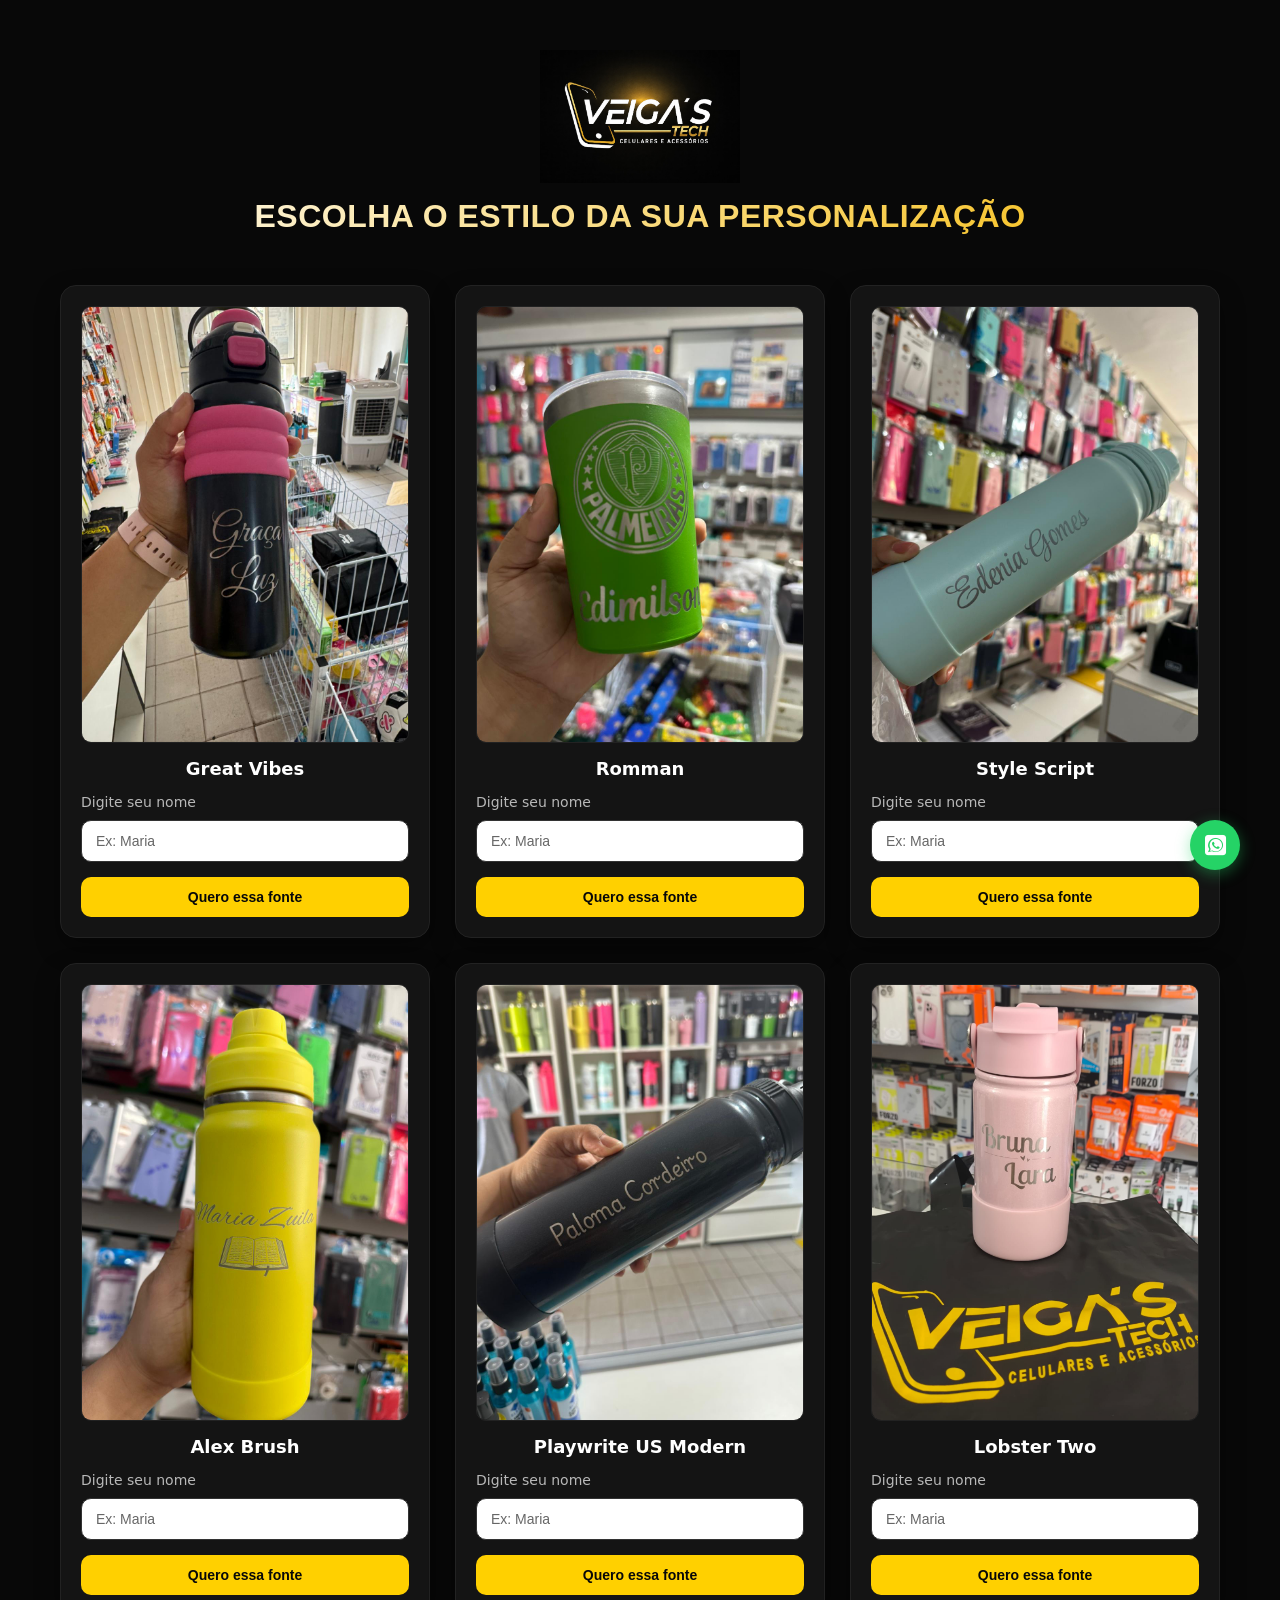
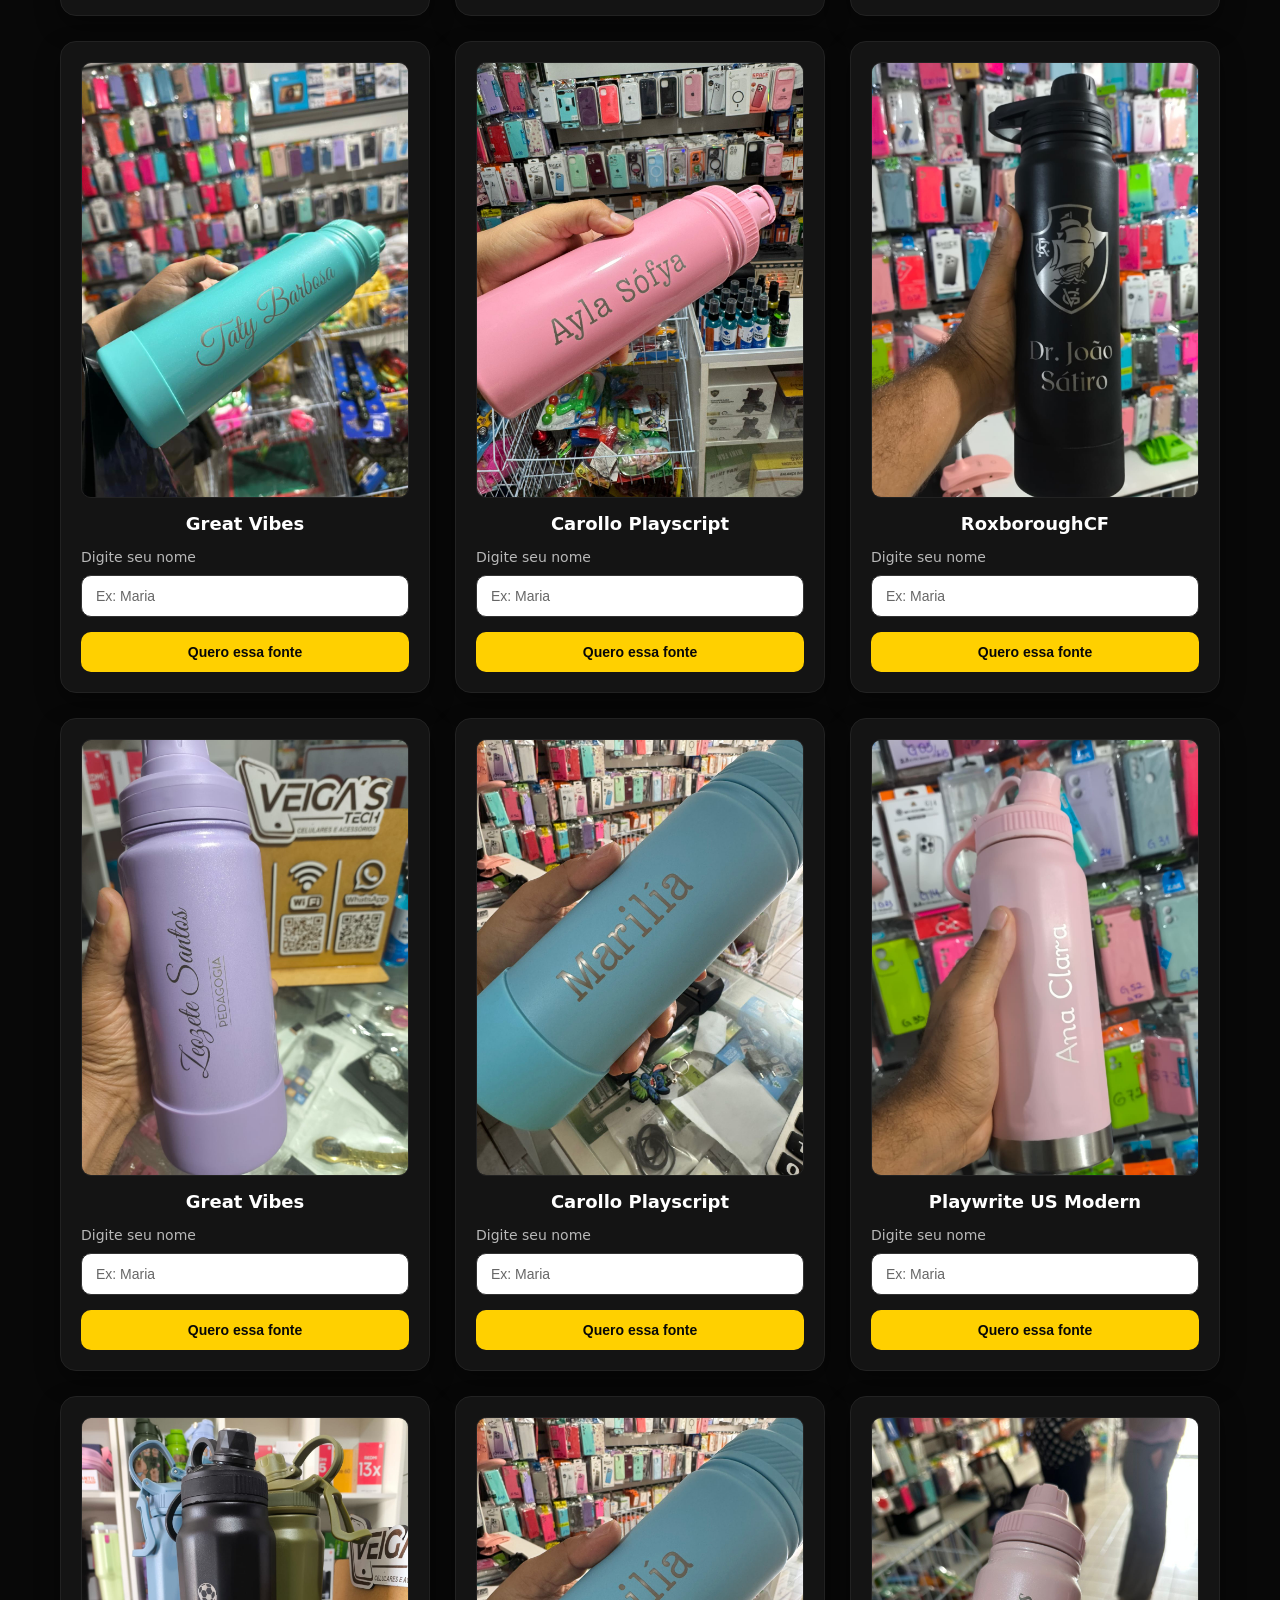
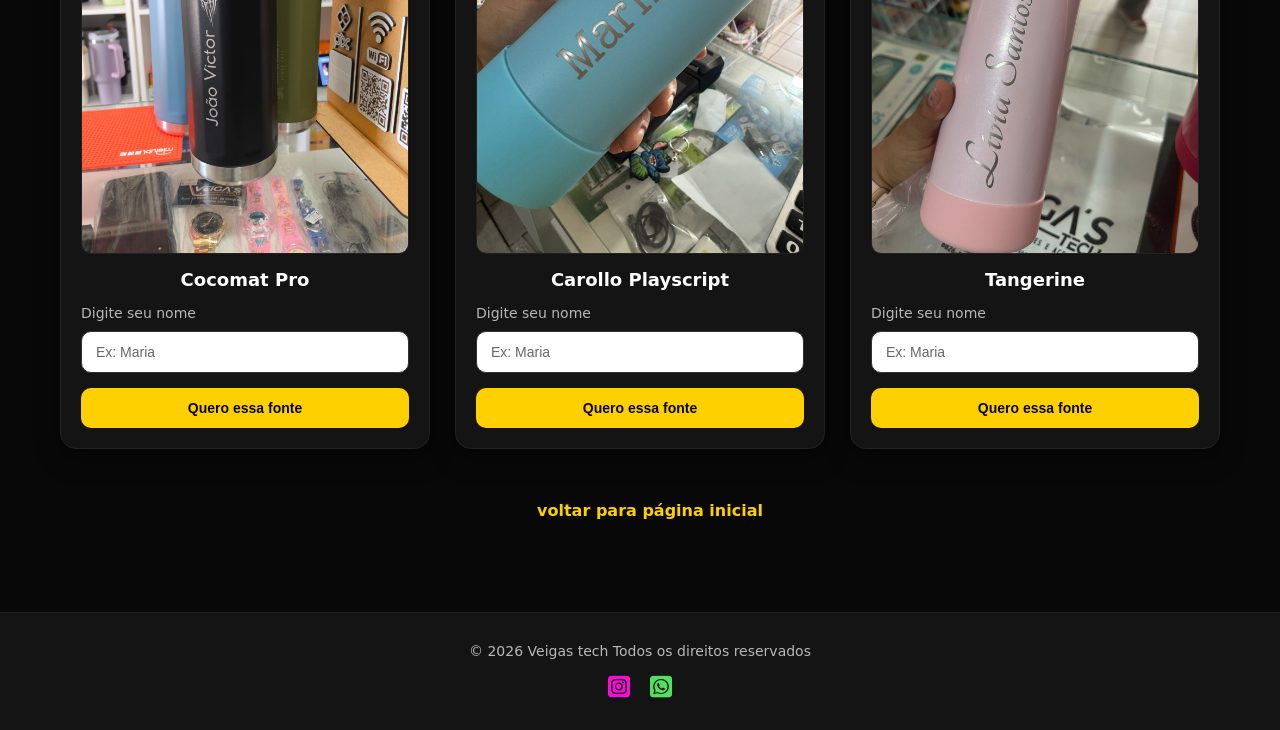
==== commit 6b0863fa: "ajustes no header da  segunda pagina pagina" ====
--- a/pagina2.html
+++ b/pagina2.html
@@ -12,9 +12,13 @@
 
 <body>
 
-    <header>
-        <h1>Escolha o estilo da sua personalização</h1>
-    </header>
+   <header>
+    <div class="logo-container">
+        <img src="img/veigas.jpeg" alt="Logo Veigas Tech" class="logo">
+    </div>
+    <h1>Escolha o estilo da sua personalização</h1>
+</header>
+
 
     <main class="container">
         <article class="card">
--- a/style.css
+++ b/style.css
@@ -12,6 +12,24 @@
     min-height: 100vh;
     display: flex;
     flex-direction: column;
+}
+
+/* Estilização da Logo */
+.logo-container {
+    display: flex;
+    justify-content: center;
+    margin-bottom: 15px;
+}
+
+.logo {
+    max-width: 200px; /* Tamanho perfeito para não poluir no celular */
+    height: auto;
+    object-fit: contain;
+    transition: transform 0.3s ease;
+}
+
+.logo:hover {
+    transform: scale(1.05); /* Efeito suave ao passar o mouse */
 }
 
 /* Header */
@@ -292,6 +310,10 @@
         font-size: 24px;
     }
 
+.logo {
+        max-width: 150px; /* Reduz um pouquinho mais no celular para economizar espaço */
+    }
+
     .botao-fixo {
         bottom: 20px;
         right: 20px;
